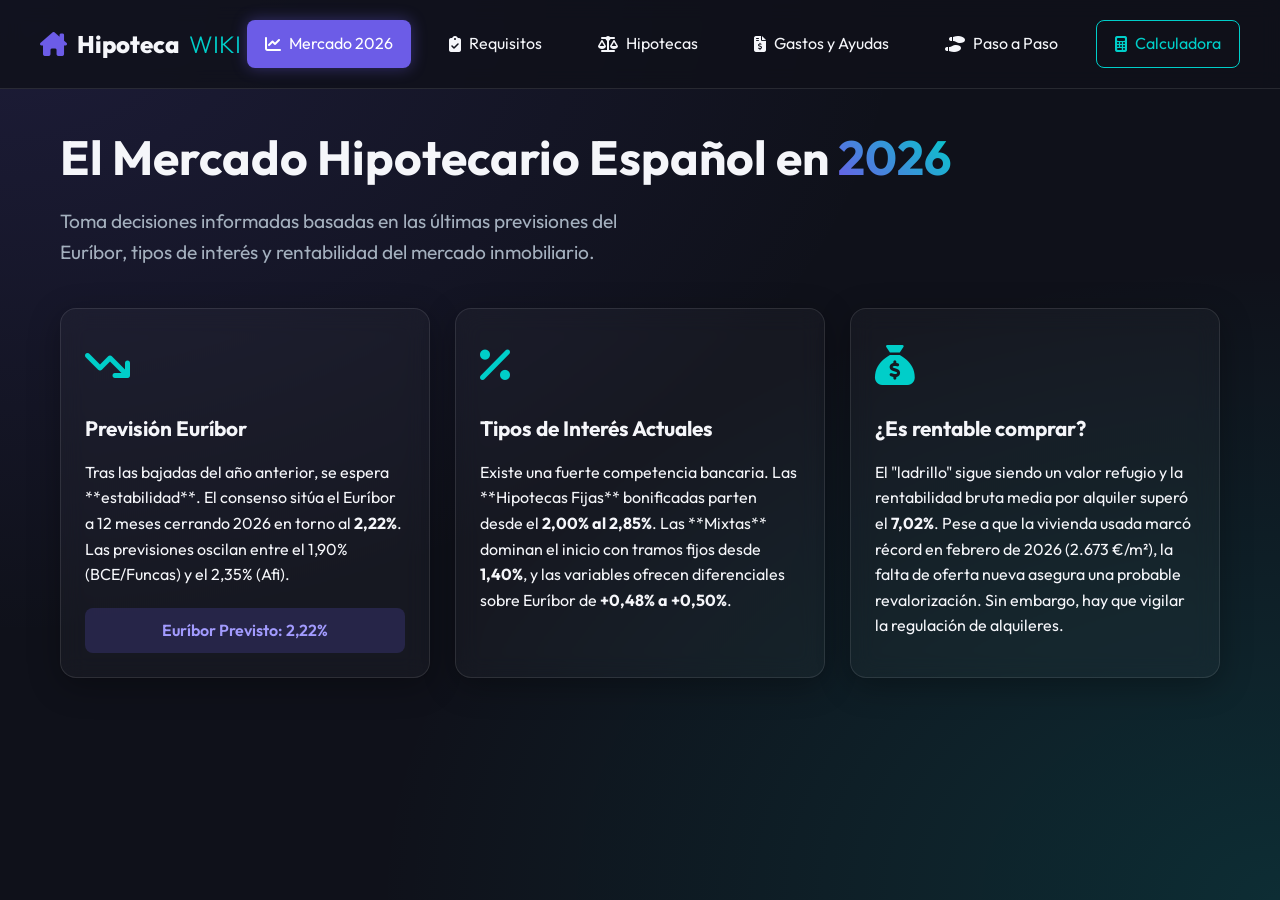
==== HipotecaWIKI/index.html @ 9ab6846e "Versión 1.0: Lanzamiento del Hub y HipotecaWIKI" ====
<!DOCTYPE html>
<html lang="es">

<head>
    <meta charset="UTF-8">
    <meta name="viewport" content="width=device-width, initial-scale=1.0">
    <title>HipotecaWIKI - Tu Guía Hipotecaria en España 2026</title>
    <link href="https://fonts.googleapis.com/css2?family=Outfit:wght@300;400;600;800&display=swap" rel="stylesheet">
    <link rel="stylesheet" href="https://cdnjs.cloudflare.com/ajax/libs/font-awesome/6.4.0/css/all.min.css">
    <link rel="stylesheet" href="styles.css">
</head>

<body>
    <header>
        <div class="logo">
            <i class="fa-solid fa-house-chimney"></i> Hipoteca<span>WIKI</span>
        </div>
        <nav>
            <ul>
                <li class="active" data-tab="mercado"><i class="fa-solid fa-chart-line"></i> Mercado 2026</li>
                <li data-tab="requisitos"><i class="fa-solid fa-clipboard-check"></i> Requisitos</li>
                <li data-tab="tipos"><i class="fa-solid fa-scale-balanced"></i> Hipotecas</li>
                <li data-tab="gastos"><i class="fa-solid fa-file-invoice-dollar"></i> Gastos y Ayudas</li>
                <li data-tab="pasos"><i class="fa-solid fa-shoe-prints"></i> Paso a Paso</li>
                <li data-tab="calculadora" class="highlight"><i class="fa-solid fa-calculator"></i> Calculadora</li>
            </ul>
        </nav>
    </header>

    <main>
        <!-- Sección 1: Mercado 2026 -->
        <section id="mercado" class="tab-content active">
            <div class="hero">
                <h1>El Mercado Hipotecario Español en <span>2026</span></h1>
                <p>Toma decisiones informadas basadas en las últimas previsiones del Euríbor, tipos de interés y
                    rentabilidad del mercado inmobiliario.</p>
            </div>

            <div class="cards-grid">
                <div class="card glass">
                    <div class="card-icon"><i class="fa-solid fa-arrow-trend-down"></i></div>
                    <h3>Previsión Euríbor</h3>
                    <p>Tras las bajadas del año anterior, se espera **estabilidad**. El consenso sitúa el Euríbor a 12
                        meses cerrando 2026 en torno al <strong>2,22%</strong>. Las previsiones oscilan entre el 1,90%
                        (BCE/Funcas) y el 2,35% (Afi).</p>
                    <div class="stat">Euríbor Previsto: 2,22%</div>
                </div>
                <div class="card glass">
                    <div class="card-icon"><i class="fa-solid fa-percent"></i></div>
                    <h3>Tipos de Interés Actuales</h3>
                    <p>Existe una fuerte competencia bancaria. Las **Hipotecas Fijas** bonificadas parten desde el
                        <strong>2,00% al 2,85%</strong>. Las **Mixtas** dominan el inicio con tramos fijos desde
                        <strong>1,40%</strong>, y las variables ofrecen diferenciales sobre Euríbor de <strong>+0,48% a
                            +0,50%</strong>.
                    </p>
                </div>
                <div class="card glass">
                    <div class="card-icon"><i class="fa-solid fa-sack-dollar"></i></div>
                    <h3>¿Es rentable comprar?</h3>
                    <p>El "ladrillo" sigue siendo un valor refugio y la rentabilidad bruta media por alquiler superó el
                        <strong>7,02%</strong>. Pese a que la vivienda usada marcó récord en febrero de 2026 (2.673
                        €/m²), la falta de oferta nueva asegura una probable revalorización. Sin embargo, hay que
                        vigilar la regulación de alquileres.
                    </p>
                </div>
            </div>
        </section>

        <!-- Sección 2: Requisitos -->
        <section id="requisitos" class="tab-content">
            <h2><i class="fa-solid fa-clipboard-check"></i> Requisitos y Preparación</h2>
            <div class="content-split">
                <div class="text-content glass">
                    <h3>Perfil del Cliente Ideal</h3>
                    <ul class="checklist">
                        <li><i class="fa-solid fa-check"></i> <strong>Estabilidad Laboral:</strong> Contrato indefinido
                            (mínimo 6 meses - 2 años de antigüedad). Sectores como tecnología, sanidad o función pública
                            son muy valorados.</li>
                        <li><i class="fa-solid fa-check"></i> <strong>Solvencia impecable:</strong> Sin inclusión en
                            ficheros de morosos (ASNEF, CIRBE limpio).</li>
                        <li><i class="fa-solid fa-check"></i> <strong>Ahorro Automático:</strong> Los bancos (usando
                            "scoring" digital) valoran un patrón de ahorro mensual.</li>
                        <li><i class="fa-solid fa-check"></i> <strong>Edad Límite:</strong> Edad + plazo de la hipoteca
                            no suele superar los 75 años.</li>
                        <li><i class="fa-solid fa-check"></i> <strong>Límite de Endeudamiento:</strong> La "Ratio de
                            Esfuerzo" (cuota hipoteca + otras deudas) no debe superar el <strong>30-35%</strong> de tus
                            ingresos netos mensuales.</li>
                    </ul>

                    <h3>Documentos que te pedirá el banco</h3>
                    <div class="tags">
                        <span>DNI/NIE</span> <span>Vida Laboral</span> <span>IRPF</span> <span>Últimas 3 Nóminas</span>
                        <span>Extracto bancario (3-6 meses)</span> <span>Nota Simple Vivienda</span> <span>Certificado
                            Energético</span>
                    </div>
                </div>
                <div class="visual-content glass">
                    <h3>Regla del 20% + 10%</h3>
                    <p>En España, por ley de protección crediticia, el banco suele financiar un máximo del <strong>80%
                            del valor de tasación/compraventa</strong>.</p>
                    <div class="progress-chart">
                        <div class="bar bank" style="width: 80%;">Banco (80%)</div>
                        <div class="bar saving-1" style="width: 20%;">Entrada (20%)</div>
                    </div>
                    <div style="position: relative; margin-bottom: 15px;" class="mt-2">
                        <div class="progress-chart" style="margin-bottom: 0;">
                            <div class="bar saving-2" style="width: 12%;"></div>
                        </div>
                        <span
                            style="position: absolute; left: 14%; top: 50%; transform: translateY(-50%); font-size: 0.85rem; white-space: nowrap; font-weight: bold; color: var(--text-main);">←
                            Tus ahorros para gastos (10-15%)</span>
                    </div>
                    <p class="mt-2 text-sm">Necesitas tener ahorrado aprox. <strong>30-35%</strong> del valor del
                        inmueble, a menos que optes por un Aval ICO o ayudas autonómicas.</p>
                </div>
            </div>
        </section>

        <!-- Sección 3: Tipos de Hipoteca -->
        <section id="tipos" class="tab-content">
            <h2><i class="fa-solid fa-scale-balanced"></i> Comparativa de Hipotecas (2026)</h2>
            <div class="cards-grid">
                <div class="card glass pricing">
                    <h3>Hipoteca Fija</h3>
                    <div class="price">2,00% - 2,85% <span>TIN (aprox)</span></div>
                    <ul class="features">
                        <li><i class="fa-regular fa-circle-check"></i> <strong>Seguridad total:</strong> cuota
                            invariable.</li>
                        <li><i class="fa-regular fa-circle-check"></i> <strong>Paz mental</strong> ante fluctuaciones
                            del Euríbor.</li>
                        <li class="negative"><i class="fa-regular fa-circle-xmark"></i> Coste inicial mayor que las
                            variables.</li>
                        <li class="negative"><i class="fa-regular fa-circle-xmark"></i> Comisiones por cancelación más
                            caras (hasta 2%).</li>
                    </ul>
                </div>
                <div class="card glass pricing recommended">
                    <div class="badge">Tendencia 2026</div>
                    <h3>Hipoteca Mixta</h3>
                    <div class="price">Desde 1,40% <span>Fijo Inicial (3-10a)</span></div>
                    <ul class="features">
                        <li><i class="fa-regular fa-circle-check"></i> <strong>Cuota reducida</strong> los primeros
                            años.</li>
                        <li><i class="fa-regular fa-circle-check"></i> Protege en fase de mayores intereses.</li>
                        <li class="warning"><i class="fa-solid fa-triangle-exclamation"></i> Incertidumbre tras periodo
                            fijo.</li>
                        <li class="warning"><i class="fa-solid fa-triangle-exclamation"></i> Transición a Euríbor +
                            diferencial.</li>
                    </ul>
                </div>
                <div class="card glass pricing">
                    <h3>Hipoteca Variable</h3>
                    <div class="price">Euríbor + <span>0,48%</span></div>
                    <ul class="features">
                        <li><i class="fa-regular fa-circle-check"></i> <strong>Potencial de ahorro</strong> si el
                            Euríbor baja.</li>
                        <li><i class="fa-regular fa-circle-check"></i> Menores comisiones de amortización.</li>
                        <li class="negative"><i class="fa-regular fa-circle-xmark"></i> Riesgo alto si el Euríbor vuelve
                            a subir.</li>
                        <li class="negative"><i class="fa-regular fa-circle-xmark"></i> Requiere capacidad para tolerar
                            variaciones.</li>
                    </ul>
                </div>
            </div>
        </section>

        <!-- Sección 4: Gastos y Ayudas -->
        <section id="gastos" class="tab-content">
            <h2><i class="fa-solid fa-file-invoice-dollar"></i> Gastos de Compraventa y Ayudas</h2>
            <div class="content-split">
                <div class="gastos-list glass">
                    <h3>Gastos a Pagar (10% - 12%)</h3>
                    <ul class="expenses">
                        <li>
                            <div class="expense-name">Impuestos (Segunda mano: ITP | Nueva: IVA)</div>
                            <div class="expense-val">ITP: 6-11% | IVA: 10%</div>
                        </li>
                        <li>
                            <div class="expense-name">Notaría (Según aranceles)</div>
                            <div class="expense-val">0,2% - 0,5% (450€ - 1.200€)</div>
                        </li>
                        <li>
                            <div class="expense-name">Registro de la Propiedad</div>
                            <div class="expense-val">0,1% - 0,25% (250€ - 900€)</div>
                        </li>
                        <li>
                            <div class="expense-name">Gestoría (Tramitación)</div>
                            <div class="expense-val">300€ - 600€</div>
                        </li>
                        <li>
                            <div class="expense-name">Tasación del Inmueble (Obligatorio)</div>
                            <div class="expense-val">250€ - 600€</div>
                        </li>
                    </ul>
                    <p class="text-sm mt-2">* El <strong>IAJD</strong> (Impuesto de Actos Jurídicos Documentados) de la
                        hipoteca lo paga el banco por ley.</p>
                </div>
                <div class="ayudas-list glass">
                    <h3>Ayudas Estatales y Autonómicas</h3>
                    <div class="ayuda-item">
                        <h4>Avales ICO (20% - 25%)</h4>
                        <p>El Estado avala el 20% (hasta 25% si es muy eficiente) permitiendo bancos financiar el 100%.
                            Para <35 años y familias (Ingresos < 37.800€).</p>
                    </div>
                    <div class="ayuda-item">
                        <h4>Ayudas Zonas Rurales</h4>
                        <p>Subvenciones hasta 10.800€ para menores de 35 que compren en municipios de menos de 10.000
                            habitantes.</p>
                    </div>
                    <div class="ayuda-item">
                        <h4>Planes Autonómicos</h4>
                        <p><strong>Madrid:</strong> 'Mi Primera Vivienda' (hasta 100% financiacion).
                            <strong>Cataluña:</strong> Préstamo ICF de 50.000€ al 0% a devolver tras hipoteca.
                            <strong>Galicia:</strong> Deducciones de ITP.
                        </p>
                    </div>
                </div>
            </div>
        </section>

        <!-- Sección 5: Paso a Paso -->
        <section id="pasos" class="tab-content">
            <h2><i class="fa-solid fa-shoe-prints"></i> Proceso Paso a Paso y Documentación</h2>
            <div class="timeline glass">

                <div class="timeline-item">
                    <div class="timeline-dot"><i class="fa-solid fa-1"></i></div>
                    <div class="timeline-content">
                        <h3>1. Análisis de Solvencia (Scoring)</h3>
                        <p>El banco evalúa tu perfil de riesgo analizando tu nómina, hábitos de ahorro y deudas vigentes
                            buscando que tu cuota no sume más del 30-35% de ingresos.</p>
                        <div class="docs-required">
                            <strong><i class="fa-solid fa-folder-open"></i> Documentos del titular:</strong> DNI/NIE,
                            Vida Laboral, última declaración de IRPF, 3 últimas nóminas y contrato (asalariados) o
                            modelos fiscales (autónomos), y movimientos bancarios recientes (3 a 6 meses).
                        </div>
                    </div>
                </div>

                <div class="timeline-item">
                    <div class="timeline-dot"><i class="fa-solid fa-2"></i></div>
                    <div class="timeline-content">
                        <h3>2. Reserva y Comprobación Registral</h3>
                        <p>Se verifica la legalidad del inmueble y se firma la reserva (arras).</p>
                        <div class="docs-required">
                            <strong><i class="fa-solid fa-folder-open"></i> Documentos del inmueble:</strong> Nota
                            Simple Informativa (Registro), Contrato de Arras firmado y Certificado de Eficiencia
                            Energética.
                        </div>
                    </div>
                </div>

                <div class="timeline-item">
                    <div class="timeline-dot"><i class="fa-solid fa-3"></i></div>
                    <div class="timeline-content">
                        <h3>3. Solicitud Formal y Tasación</h3>
                        <p>Una tasadora externa determina el valor objetivo del inmueble. Si cumples requisitos, aquí
                            puedes solicitar los Avales ICO para financiar hasta el 100%.</p>
                        <div class="docs-required">
                            <strong><i class="fa-solid fa-folder-open"></i> Documentos extra (Ayudas):</strong>
                            Certificado de Empadronamiento y Certificado de No Propiedad.
                        </div>
                        <div class="docs-received">
                            <strong><i class="fa-solid fa-envelope-open-text"></i> El banco te entrega:</strong> FEIN
                            (condiciones finales vinculantes) y FiAE (advertencias legales).
                        </div>
                    </div>
                </div>

                <div class="timeline-item">
                    <div class="timeline-dot"><i class="fa-solid fa-4"></i></div>
                    <div class="timeline-content">
                        <h3>4. Firma ante Notario y Registro</h3>
                        <p>Se firma la escritura de compraventa y del préstamo hipotecario, pagando los impuestos (ITP o
                            IVA, Notaría, Gestoría).</p>
                        <div class="docs-received">
                            <strong><i class="fa-solid fa-building-columns"></i> Documentos finales:</strong> Escritura
                            Pública de Compraventa e Inscripción en el Registro de la Propiedad.
                        </div>
                    </div>
                </div>

            </div>
        </section>

        <!-- Sección 6: Calculadora -->
        <section id="calculadora" class="tab-content">
            <h2><i class="fa-solid fa-calculator"></i> Calculadora Inteligente de Hipoteca</h2>
            <div class="calculadora-container glass">
                <div class="calc-inputs">
                    <div class="form-group">
                        <label>Precio de la Vivienda (€)</label>
                        <input type="number" id="calc-precio" value="250000" step="5000">
                    </div>
                    <div class="form-group">
                        <label>Ahorros Disponibles (€)</label>
                        <input type="number" id="calc-ahorros" value="75000" step="1000">
                    </div>
                    <div class="form-group">
                        <label>Plazo Hipoteca (Años)</label>
                        <input type="range" id="calc-plazo-slider" min="10" max="40" value="30">
                        <span id="calc-plazo-display">30 años</span>
                    </div>
                    <div class="form-group">
                        <label>Tipo de Interés Anual (TIN %)</label>
                        <input type="number" id="calc-tipo" value="2.50" step="0.1">
                    </div>
                    <div class="form-group">
                        <label>Impuestos Compra (ITP/IVA %)</label>
                        <input type="number" id="calc-itp" value="10" step="0.5">
                    </div>
                    <div class="form-group">
                        <label>Tus Ingresos Netos Mensuales (€)</label>
                        <input type="number" id="calc-ingresos" value="2800" step="100">
                    </div>
                    <div class="form-group"
                        style="flex-direction:row; align-items:center; gap:10px; margin-top:5px; background: rgba(0, 184, 148, 0.1); padding: 10px; border-radius: 8px; border: 1px solid rgba(0, 184, 148, 0.3);">
                        <input type="checkbox" id="calc-ico"
                            style="width:20px; height:20px; accent-color: var(--success);"
                            onchange="calcularHipoteca()">
                        <label style="color:white; font-weight:600; cursor:pointer;" for="calc-ico">Aplicar Aval ICO
                            (100% Financiación)</label>
                    </div>
                    <button class="btn-primary" onclick="calcularHipoteca()">Calcular Simulación</button>
                </div>
                <div class="calc-results">
                    <h3>Resultados de la Simulación</h3>

                    <div class="result-box glow">
                        <p>Cuota Mensual Estimada</p>
                        <h2 id="res-cuota">-- € / mes</h2>
                    </div>

                    <div class="result-details">
                        <div class="detail-row">
                            <span>Importe a Financiar (Hipoteca)</span>
                            <span id="res-prestamo" class="bold">-- €</span>
                        </div>
                        <div class="detail-row">
                            <span>Gastos de Compraventa e Impuestos (Aprox)</span>
                            <span id="res-gastos" class="bold text-orange">-- €</span>
                        </div>
                        <div class="detail-row">
                            <span>Ahorro Necesario (Entrada + Gastos)</span>
                            <span id="res-ahorro-nec" class="bold">-- €</span>
                        </div>
                        <div class="detail-row" id="ahorro-warning"
                            style="color:var(--danger); display:none; margin-top:5px; font-size:0.85rem;">
                            <i class="fa-solid fa-triangle-exclamation"></i> Tus ahorros actuales no cubren Entrada +
                            Gastos.
                        </div>
                    </div>

                    <div class="ratio-esfuerzo mt-2">
                        <h4>Ratio de Esfuerzo</h4>
                        <div class="progress-chart">
                            <div id="bar-esfuerzo" class="bar success" style="width: 0%;">0%</div>
                        </div>
                        <p id="res-esfuerzo-text" class="text-sm mt-1">El banco recomienda no superar el 30-35%.</p>
                    </div>

                    <div class="save-actions mt-2" style="display:flex; gap:10px; margin-top:25px;">
                        <input type="text" id="calc-save-name" placeholder="Guardar cálculo como... (Ej: Piso Madrid)"
                            style="flex:1; padding:10px; border-radius:8px; border:1px solid var(--border-glass); background:rgba(0,0,0,0.3); color:white; font-family:'Outfit', sans-serif;">
                        <button class="btn-primary" style="margin-top:0;" onclick="guardarSimulacion()"><i
                                class="fa-solid fa-floppy-disk"></i> Guardar</button>
                    </div>

                </div>
            </div>

            <div id="saved-sims-container" class="mt-2" style="display:none; margin-top: 40px;">
                <h2><i class="fa-solid fa-bookmark"></i> Simulaciones Guardadas</h2>
                <div class="cards-grid" id="saved-sims-list"></div>
            </div>

        </section>

    </main>

    <script src="script.js"></script>
</body>

</html>
---- HipotecaWIKI/styles.css ----
:root {
    --bg-dark: #0f111a;
    --bg-panel: rgba(255, 255, 255, 0.03);
    --border-glass: rgba(255, 255, 255, 0.1);
    --primary: #6c5ce7;
    --primary-glow: rgba(108, 92, 231, 0.4);
    --secondary: #00cec9;
    --text-main: #f5f6fa;
    --text-muted: #a4b0be;
    --danger: #ff7675;
    --success: #00b894;
    --warning: #fdcb6e;
}

* {
    margin: 0;
    padding: 0;
    box-sizing: border-box;
}

body {
    font-family: 'Outfit', sans-serif;
    background-color: var(--bg-dark);
    color: var(--text-main);
    line-height: 1.6;
    overflow-x: hidden;
    background-image:
        radial-gradient(at 0% 0%, rgba(108, 92, 231, 0.15) 0px, transparent 50%),
        radial-gradient(at 100% 100%, rgba(0, 206, 201, 0.15) 0px, transparent 50%);
    background-attachment: fixed;
}

/* Glassmorphism utility */
.glass {
    background: var(--bg-panel);
    backdrop-filter: blur(12px);
    -webkit-backdrop-filter: blur(12px);
    border: 1px solid var(--border-glass);
    border-radius: 16px;
    padding: 24px;
    box-shadow: 0 8px 32px 0 rgba(0, 0, 0, 0.3);
}

.mt-1 {
    margin-top: 10px;
}

.mt-2 {
    margin-top: 20px;
}

.text-sm {
    font-size: 0.85rem;
    color: var(--text-muted);
}

.bold {
    font-weight: 600;
}

.text-orange {
    color: var(--warning);
}

header {
    display: flex;
    justify-content: space-between;
    align-items: center;
    padding: 20px 40px;
    border-bottom: 1px solid var(--border-glass);
    background: rgba(15, 17, 26, 0.8);
    position: sticky;
    top: 0;
    z-index: 100;
    backdrop-filter: blur(10px);
}

.logo {
    font-size: 1.5rem;
    font-weight: 800;
    color: var(--text-main);
    display: flex;
    align-items: center;
    gap: 10px;
}

.logo i {
    color: var(--primary);
}

.logo span {
    color: var(--secondary);
    font-weight: 300;
}

nav ul {
    list-style: none;
    display: flex;
    gap: 20px;
}

nav li {
    padding: 10px 18px;
    border-radius: 8px;
    cursor: pointer;
    font-weight: 400;
    transition: all 0.3s ease;
    display: flex;
    align-items: center;
    gap: 8px;
}

nav li:hover {
    background: rgba(255, 255, 255, 0.05);
}

nav li.active {
    background: var(--primary);
    color: white;
    box-shadow: 0 0 15px var(--primary-glow);
}

nav li.highlight {
    border: 1px solid var(--secondary);
    color: var(--secondary);
}

nav li.highlight.active {
    background: var(--secondary);
    color: var(--bg-dark);
    box-shadow: 0 0 15px rgba(0, 206, 201, 0.4);
}

main {
    max-width: 1200px;
    margin: 40px auto;
    padding: 0 20px;
    min-height: 80vh;
}

.tab-content {
    display: none;
    animation: fadeIn 0.4s ease-out forwards;
}

.tab-content.active {
    display: block;
}

@keyframes fadeIn {
    from {
        opacity: 0;
        transform: translateY(10px);
    }

    to {
        opacity: 1;
        transform: translateY(0);
    }
}

h1 {
    font-size: 3rem;
    line-height: 1.2;
    margin-bottom: 20px;
}

h1 span {
    background: -webkit-linear-gradient(45deg, var(--primary), var(--secondary));
    -webkit-background-clip: text;
    -webkit-text-fill-color: transparent;
}

.hero p {
    font-size: 1.2rem;
    color: var(--text-muted);
    max-width: 600px;
    margin-bottom: 40px;
}

h2 {
    font-size: 2rem;
    margin-bottom: 25px;
    display: flex;
    align-items: center;
    gap: 12px;
    color: var(--secondary);
}

.cards-grid {
    display: grid;
    grid-template-columns: repeat(auto-fit, minmax(300px, 1fr));
    gap: 25px;
}

.card {
    transition: transform 0.3s ease, border-color 0.3s ease;
}

.card:hover {
    transform: translateY(-5px);
    border-color: var(--primary);
}

.card-icon {
    font-size: 2.5rem;
    color: var(--secondary);
    margin-bottom: 15px;
}

.card h3 {
    margin-bottom: 15px;
    font-size: 1.3rem;
}

.stat {
    margin-top: 20px;
    padding: 10px;
    background: rgba(108, 92, 231, 0.2);
    border-radius: 8px;
    text-align: center;
    font-weight: 600;
    color: #a29bfe;
}


/* Requisitos & Gastos Splits */
.content-split {
    display: grid;
    grid-template-columns: 1fr 1fr;
    gap: 25px;
}

.checklist {
    list-style: none;
    margin-bottom: 20px;
}

.checklist li {
    margin-bottom: 12px;
    padding-left: 25px;
    position: relative;
}

.checklist i {
    position: absolute;
    left: 0;
    top: 4px;
    color: var(--success);
}

.tags {
    display: flex;
    flex-wrap: wrap;
    gap: 10px;
}

.tags span {
    background: rgba(255, 255, 255, 0.1);
    padding: 6px 12px;
    border-radius: 20px;
    font-size: 0.9rem;
    border: 1px solid rgba(255, 255, 255, 0.2);
}

.progress-chart {
    height: 24px;
    background: rgba(0, 0, 0, 0.4);
    border-radius: 12px;
    display: flex;
    overflow: hidden;
    margin-bottom: 15px;
}

.bar {
    height: 100%;
    display: flex;
    align-items: center;
    justify-content: center;
    font-size: 0.8rem;
    font-weight: 600;
    color: white;
    transition: width 0.5s ease;
}

.bar.bank {
    background: var(--primary);
}

.bar.saving-1 {
    background: var(--secondary);
}

.bar.saving-2 {
    background: var(--warning);
    color: #000;
}

.bar.success {
    background: var(--success);
}

.bar.danger {
    background: var(--danger);
}

/* Pricing / Hipotecas */
.card.pricing {
    position: relative;
    display: flex;
    flex-direction: column;
}

.card.pricing.recommended {
    border-color: var(--secondary);
}

.badge {
    position: absolute;
    top: -12px;
    right: 20px;
    background: var(--secondary);
    color: #000;
    padding: 4px 12px;
    border-radius: 12px;
    font-weight: 800;
    font-size: 0.8rem;
}

.price {
    font-size: 2rem;
    font-weight: 800;
    margin: 15px 0;
    color: var(--primary);
}

.price span {
    font-size: 1rem;
    font-weight: 400;
    color: var(--text-muted);
}

.features {
    list-style: none;
    flex: 1;
}

.features li {
    margin-bottom: 10px;
    font-size: 0.95rem;
    display: flex;
    gap: 10px;
}

.features li i {
    color: var(--success);
    margin-top: 4px;
}

.features li.negative i {
    color: var(--danger);
}

.features li.warning i {
    color: var(--warning);
}


/* Gastos y ayudas */
.expenses list-style: none;

.expenses li {
    display: flex;
    justify-content: space-between;
    padding: 12px 0;
    border-bottom: 1px dashed rgba(255, 255, 255, 0.1);
}

.ayuda-item {
    margin-bottom: 20px;
    padding-left: 15px;
    border-left: 3px solid var(--secondary);
}

.ayuda-item h4 {
    color: var(--secondary);
    margin-bottom: 5px;
}


/* Timeline (Paso a Paso) */
.timeline {
    position: relative;
    padding: 30px;
}

.timeline::before {
    content: '';
    position: absolute;
    top: 30px;
    bottom: 30px;
    left: 45px;
    width: 2px;
    background: rgba(255, 255, 255, 0.1);
}

.timeline-item {
    position: relative;
    padding-left: 50px;
    margin-bottom: 30px;
}

.timeline-item:last-child {
    margin-bottom: 0;
}

.timeline-dot {
    position: absolute;
    left: 0;
    top: 0;
    width: 32px;
    height: 32px;
    background: var(--bg-dark);
    border: 2px solid var(--secondary);
    border-radius: 50%;
    display: flex;
    align-items: center;
    justify-content: center;
    color: var(--secondary);
    font-size: 0.9rem;
    z-index: 1;
    box-shadow: 0 0 10px rgba(0, 206, 201, 0.3);
}

.timeline-content h3 {
    margin-bottom: 10px;
    color: var(--primary);
    font-size: 1.3rem;
}

.timeline-content p {
    margin-bottom: 15px;
}

.docs-required,
.docs-received {
    padding: 12px 15px;
    border-radius: 8px;
    font-size: 0.9rem;
    margin-top: 10px;
}

.docs-required {
    background: rgba(253, 203, 110, 0.1);
    border-left: 3px solid var(--warning);
}

.docs-received {
    background: rgba(0, 184, 148, 0.1);
    border-left: 3px solid var(--success);
}


/* Calculator */
.calculadora-container {
    display: grid;
    grid-template-columns: 1fr 1fr;
    gap: 40px;
}

.calc-inputs {
    display: flex;
    flex-direction: column;
    gap: 15px;
}

.form-group {
    display: flex;
    flex-direction: column;
    gap: 8px;
}

.form-group label {
    font-size: 0.95rem;
    color: var(--text-muted);
}

.form-group input[type="number"] {
    background: rgba(0, 0, 0, 0.3);
    border: 1px solid var(--border-glass);
    color: white;
    padding: 12px;
    border-radius: 8px;
    font-family: 'Outfit', sans-serif;
    font-size: 1.1rem;
    transition: border-color 0.3s;
}

.form-group input[type="number"]:focus {
    outline: none;
    border-color: var(--primary);
}

/* Range slider custom styling */
input[type="range"] {
    -webkit-appearance: none;
    width: 100%;
    background: transparent;
}

input[type="range"]::-webkit-slider-thumb {
    -webkit-appearance: none;
    height: 20px;
    width: 20px;
    border-radius: 50%;
    background: var(--secondary);
    cursor: pointer;
    margin-top: -8px;
}

input[type="range"]::-webkit-slider-runnable-track {
    width: 100%;
    height: 6px;
    cursor: pointer;
    background: rgba(255, 255, 255, 0.1);
    border-radius: 3px;
}

#calc-plazo-display {
    align-self: flex-end;
    font-weight: 600;
    color: var(--secondary);
}

.btn-primary {
    background: linear-gradient(45deg, var(--primary), #8c7bff);
    color: white;
    border: none;
    padding: 15px;
    border-radius: 8px;
    font-family: 'Outfit';
    font-weight: 600;
    font-size: 1.1rem;
    cursor: pointer;
    transition: transform 0.2s, box-shadow 0.2s;
    margin-top: 10px;
}

.btn-primary:hover {
    transform: translateY(-2px);
    box-shadow: 0 5px 15px var(--primary-glow);
}

.calc-results {
    background: rgba(0, 0, 0, 0.2);
    border-radius: 12px;
    padding: 25px;
}

.result-box.glow {
    background: rgba(108, 92, 231, 0.1);
    border: 1px solid var(--primary);
    padding: 20px;
    border-radius: 12px;
    text-align: center;
    margin-bottom: 25px;
    box-shadow: 0 0 20px rgba(108, 92, 231, 0.2) inset;
}

.result-box.glow h2 {
    font-size: 3rem;
    color: white;
    margin-bottom: 0;
    justify-content: center;
}

.detail-row {
    display: flex;
    justify-content: space-between;
    padding: 12px 0;
    border-bottom: 1px solid rgba(255, 255, 255, 0.05);
}

/* Responsiveness */
@media (max-width: 768px) {

    .content-split,
    .calculadora-container {
        grid-template-columns: 1fr;
    }

    nav ul {
        overflow-x: auto;
        padding-bottom: 10px;
    }

    header {
        flex-direction: column;
        gap: 15px;
    }
}
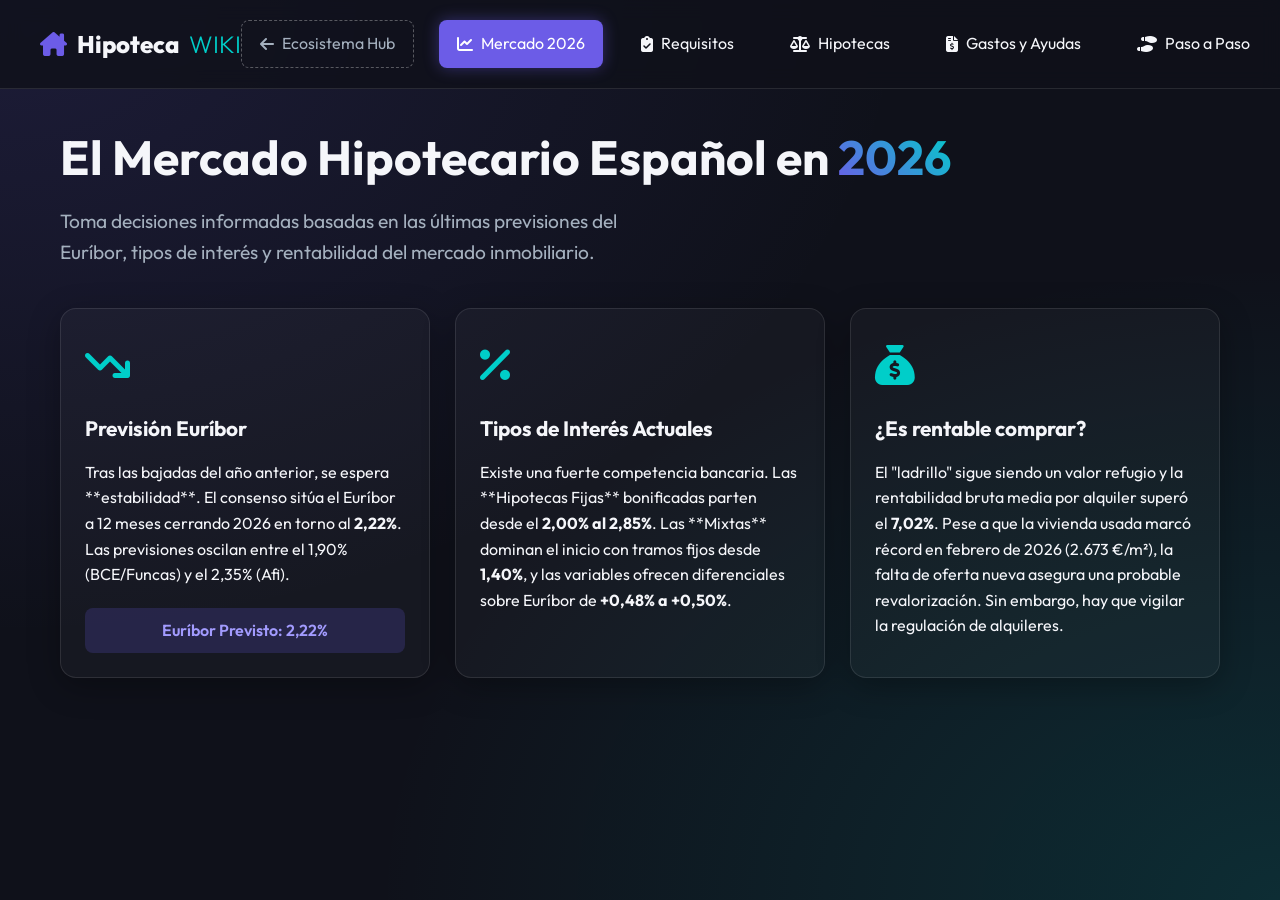
==== commit fa6fbb50: "Corrige el menú móvil y añade botón de retorno al Hub" ====
--- a/HipotecaWIKI/index.html
+++ b/HipotecaWIKI/index.html
@@ -17,6 +17,7 @@
         </div>
         <nav>
             <ul>
+                <li onclick="window.location.href='../index.html'" style="border: 1px dashed rgba(255,255,255,0.3); margin-right: 5px; color: var(--text-muted);"><i class="fa-solid fa-arrow-left"></i> Ecosistema Hub</li>
                 <li class="active" data-tab="mercado"><i class="fa-solid fa-chart-line"></i> Mercado 2026</li>
                 <li data-tab="requisitos"><i class="fa-solid fa-clipboard-check"></i> Requisitos</li>
                 <li data-tab="tipos"><i class="fa-solid fa-scale-balanced"></i> Hipotecas</li>
--- a/HipotecaWIKI/styles.css
+++ b/HipotecaWIKI/styles.css
@@ -108,6 +108,7 @@
     display: flex;
     align-items: center;
     gap: 8px;
+    white-space: nowrap;
 }
 
 nav li:hover {
@@ -168,6 +169,7 @@
 h1 span {
     background: -webkit-linear-gradient(45deg, var(--primary), var(--secondary));
     -webkit-background-clip: text;
+    background-clip: text;
     -webkit-text-fill-color: transparent;
 }
 
@@ -367,7 +369,7 @@
 
 
 /* Gastos y ayudas */
-.expenses list-style: none;
+.expenses { list-style: none; }
 
 .expenses li {
     display: flex;
@@ -504,12 +506,14 @@
 /* Range slider custom styling */
 input[type="range"] {
     -webkit-appearance: none;
+    appearance: none;
     width: 100%;
     background: transparent;
 }
 
 input[type="range"]::-webkit-slider-thumb {
     -webkit-appearance: none;
+    appearance: none;
     height: 20px;
     width: 20px;
     border-radius: 50%;
@@ -582,20 +586,98 @@
 }
 
 /* Responsiveness */
-@media (max-width: 768px) {
-
+@media (max-width: 900px) {
+    header {
+        padding: 20px;
+    }
     .content-split,
     .calculadora-container {
         grid-template-columns: 1fr;
-    }
-
-    nav ul {
-        overflow-x: auto;
-        padding-bottom: 10px;
-    }
-
+        gap: 25px;
+    }
+}
+
+@media (max-width: 768px) {
     header {
         flex-direction: column;
         gap: 15px;
+        padding: 15px 20px;
+    }
+
+    nav {
+        width: 100%;
+        overflow-x: auto;
+        padding-bottom: 5px;
+        /* Scroll smoothly on iOS */
+        -webkit-overflow-scrolling: touch;
+    }
+
+    nav ul {
+        flex-wrap: nowrap;
+        white-space: nowrap;
+        width: max-content;
+        margin: 0 auto;
+    }
+
+    nav li {
+        font-size: 0.9rem;
+        padding: 8px 12px;
+    }
+
+    h1 {
+        font-size: 2rem;
+    }
+
+    h2 {
+        font-size: 1.5rem;
+    }
+
+    .hero p {
+        font-size: 1rem;
+    }
+
+    .glass {
+        padding: 15px;
+    }
+
+    .cards-grid {
+        grid-template-columns: 1fr;
+    }
+
+    .result-box.glow h2 {
+        font-size: 2rem;
+    }
+
+    .detail-row {
+        flex-direction: column;
+        align-items: flex-start;
+        gap: 5px;
+        font-size: 0.9rem;
+    }
+
+    .timeline {
+        padding: 15px 0;
+    }
+
+    .timeline::before {
+        left: 15px;
+    }
+
+    .timeline-item {
+        padding-left: 35px;
+    }
+
+    .timeline-dot {
+        width: 26px;
+        height: 26px;
+        font-size: 0.8rem;
+    }
+    
+    .save-actions {
+        flex-direction: column;
+    }
+    
+    .save-actions input {
+        width: 100%;
     }
 }
